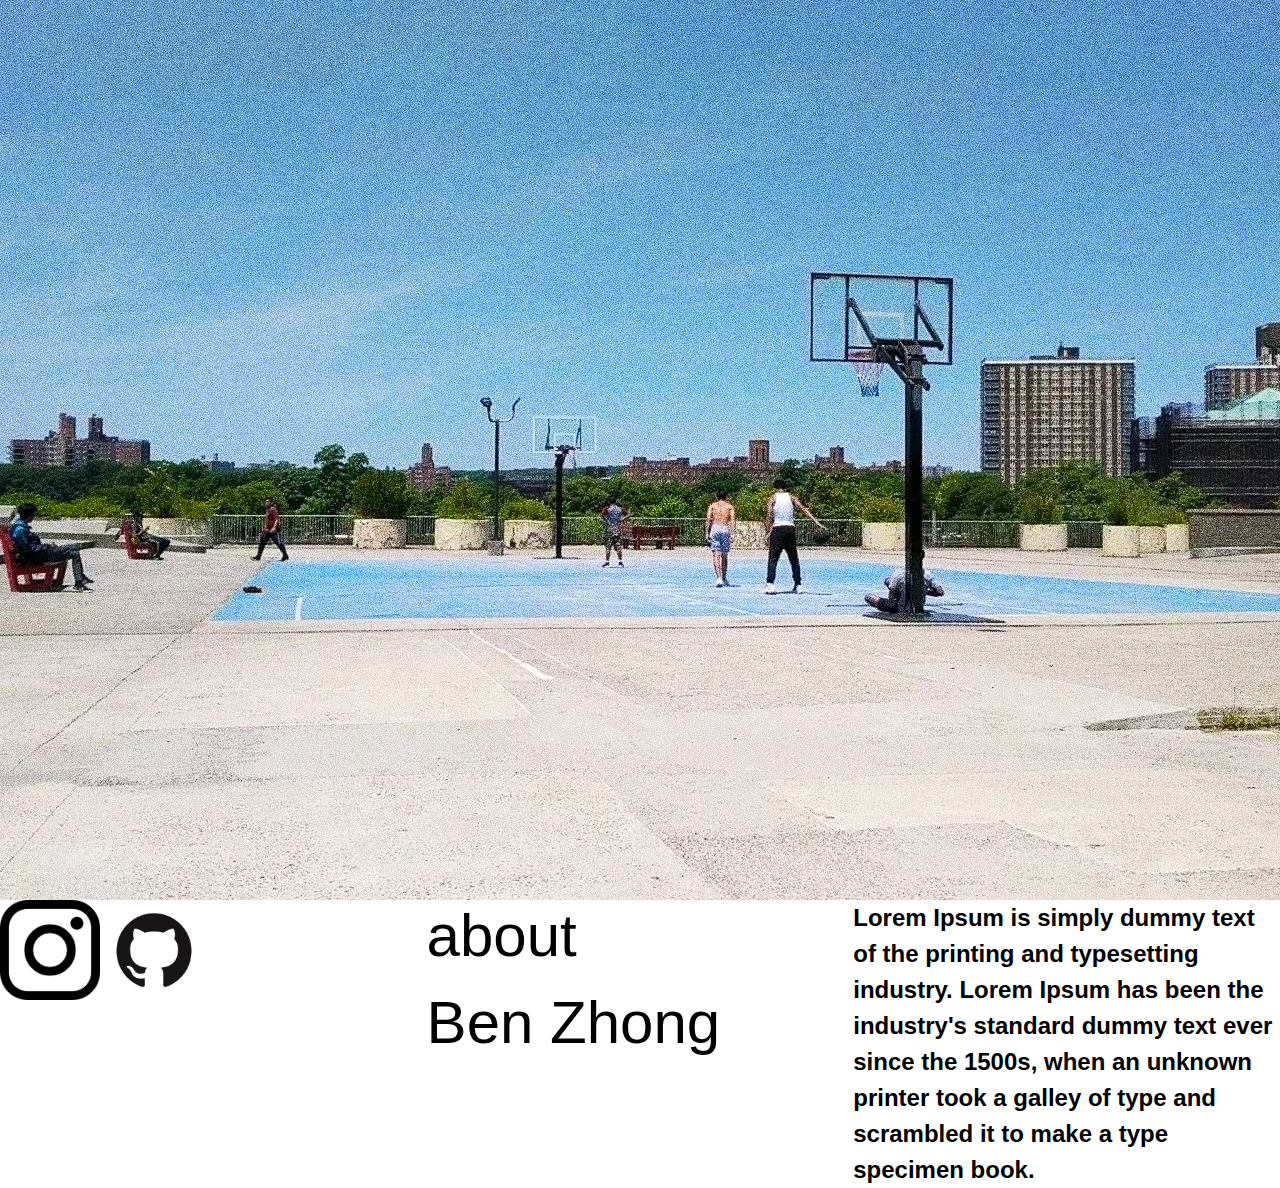
==== index.html @ f2c817cc "sace" ====
<!DOCTYPE html>
<html lang="en">

<head>
    <meta charset="UTF-8">
    <meta http-equiv="X-UA-Compatible" content="IE=edge">
    <meta name="viewport" content="width=device-width, initial-scale=1.0">
    <title>Ben Zhong</title>
    <link rel="stylesheet" href="styles.css">
</head>

<body> 
    
    <section class="showcase">
        <div class="img-container">
            <img class="img" src=images/rooftop3jpg.jpg>
        </div>
    </section>

    <section id="about">
        <div class="row">
            <div class="column">
                <div class="social">
                <a href="https://www.instagram.com/damezhong/" target="_blank"><img src=images/instagram.png alt="ig logo black white" width="100" height="auto"</a>
                <a href="https://github.com/benjaminzhong1" target="_blank"><img src=images/Github.png alt="github logo black white" width="100" height="auto"</a>
                </div>
            </div>
            
            <div class="column">
                <h1>about</h1>
                <div class="content">
                    <h1>Ben Zhong</h1>
                    <a href="benjaminzhong1/benzhong.me/page2.html" class="btn">Contact Me</a>
                </div>
            </div>
            
            <div class="column">
                <h2>Lorem Ipsum is simply dummy text of the printing and typesetting industry. Lorem Ipsum has been the industry's standard dummy text ever since the 1500s, when an unknown printer took a galley of type and scrambled it to make a type specimen book.</h2>
            </div>
        </div>        
    </section>

</body>
---- styles.css ----
:root{
    --primary-color: black;
}

*{
    margin: 0;
    padding: 0;
    box-sizing: border-box;
}

body {
    font-family: riforma, sans-serif;
    line-height: 1.5;
}

a{
    text-decoration: none;
    color: var(--primary-color);
}

h1 {
    font-weight: 300;
    font-size: 60px;
    line-height: 1.2;
    margin-bottom: 15px;
}

.showcase{
    position:relative;
    height: 100vh;
    display: flex;
    flex-direction: column;
    align-items: center;
    justify-content: center;
    text-align: center;
    padding: 0 20px;
    color:black;
}

 .img-container{
    position: absolute;
    top: 0;
    left: 0;
    width: 100%;
    height: 100%;
    overflow: hidden;
}

.img-container img{
    min-width: 100%;
    min-height: 100%;
    object-fit: contain;
    position: absolute;
    top: 50%;
    left: 50%;
    transform: translate(-50%,-50%); 
}

.content{
    z-index: 10;
    color: white; 
    font-family:inherit;
}

.btn{
    color:inherit;
}

.column{
    float: left;
    width: 33.33%;
}
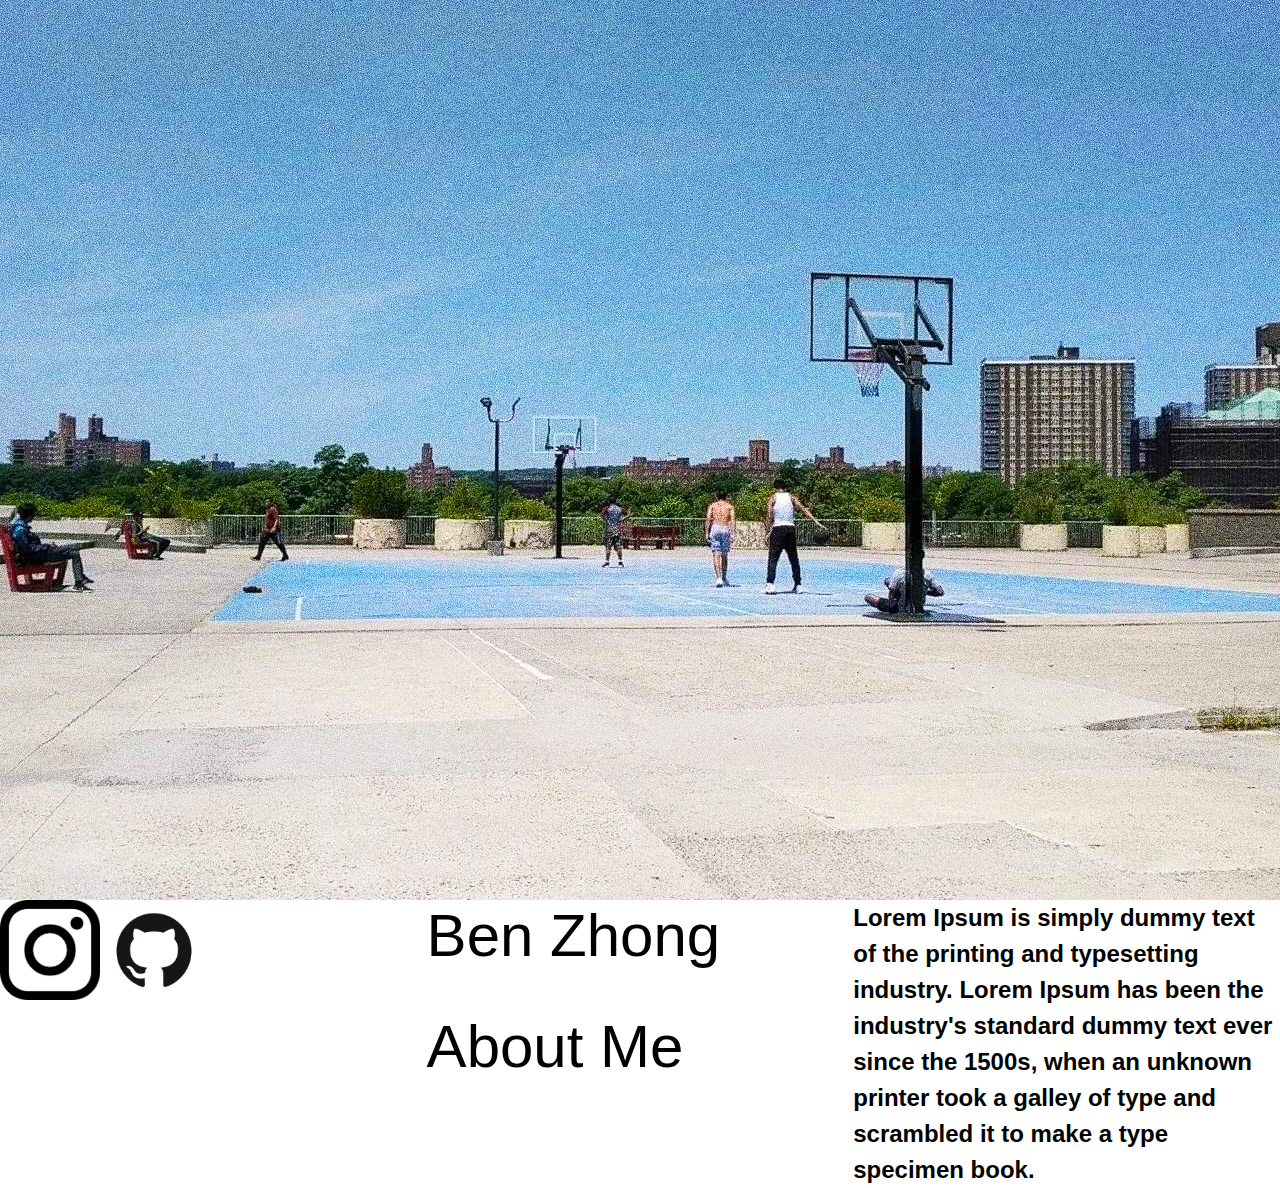
==== commit 2cd99e77: "es" ====
--- a/index.html
+++ b/index.html
@@ -27,11 +27,11 @@
             </div>
             
             <div class="column">
-                <h1>about</h1>
                 <div class="content">
                     <h1>Ben Zhong</h1>
                     <a href="benjaminzhong1/benzhong.me/page2.html" class="btn">Contact Me</a>
                 </div>
+                <h1>About Me</h1>
             </div>
             
             <div class="column">
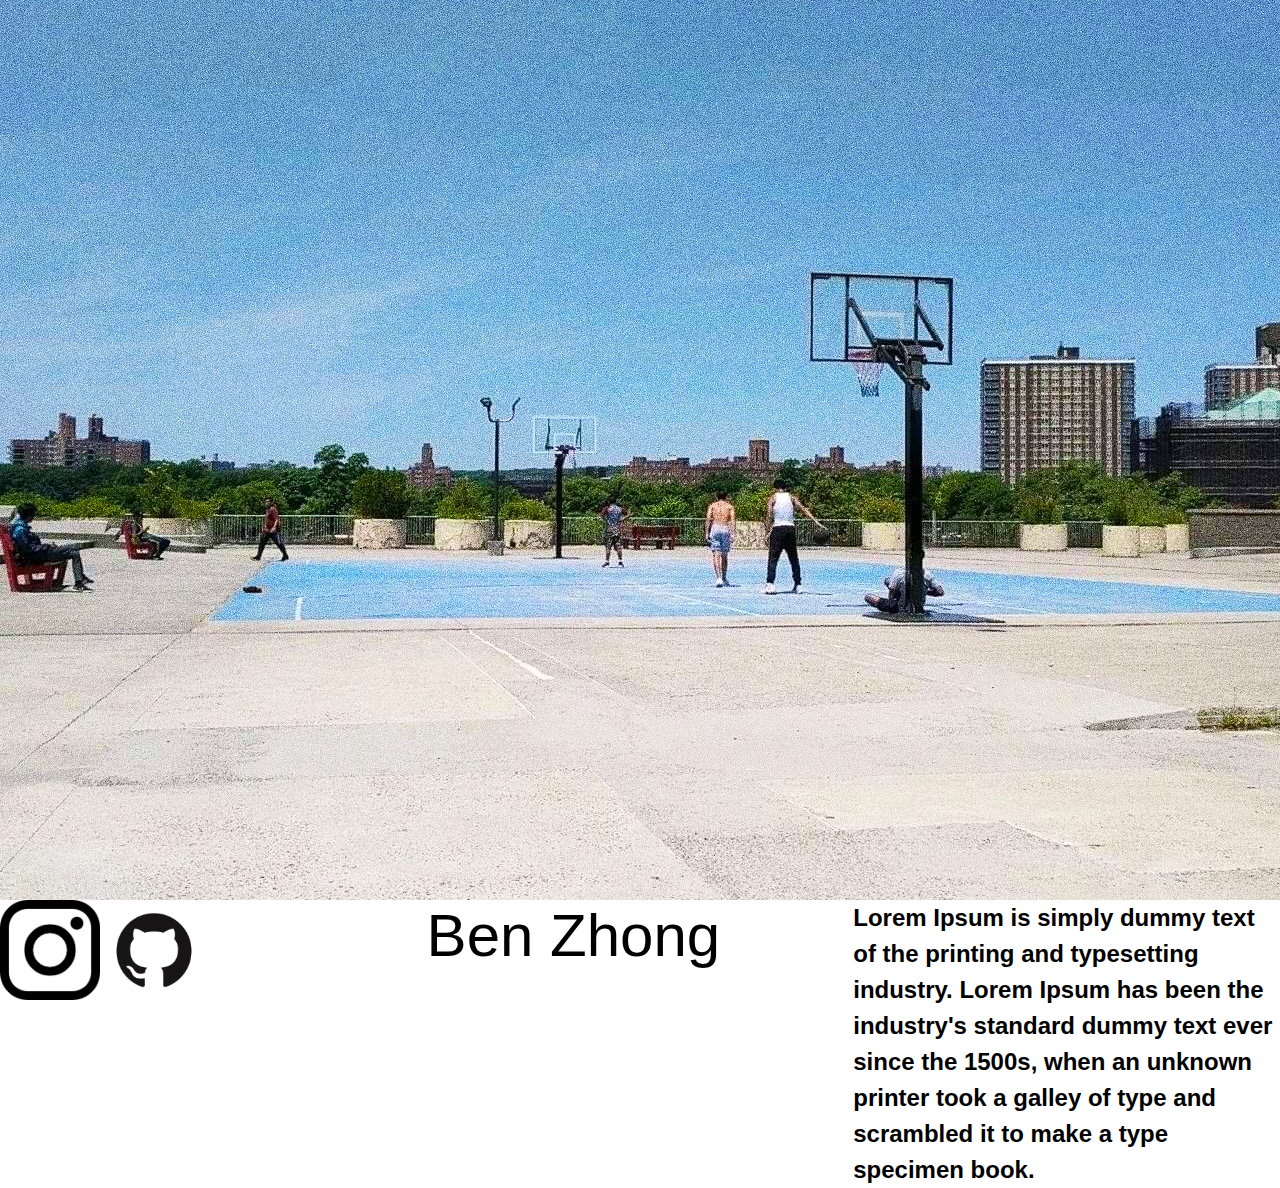
==== commit 69a4acc6: "save" ====
--- a/index.html
+++ b/index.html
@@ -29,9 +29,8 @@
             <div class="column">
                 <div class="content">
                     <h1>Ben Zhong</h1>
-                    <a href="benjaminzhong1/benzhong.me/page2.html" class="btn">Contact Me</a>
+                    <a href="benjaminzhong1/benzhong.me/page2.html" class="btn"><h1>Page 2</h1></a>
                 </div>
-                <h1>About Me</h1>
             </div>
             
             <div class="column">
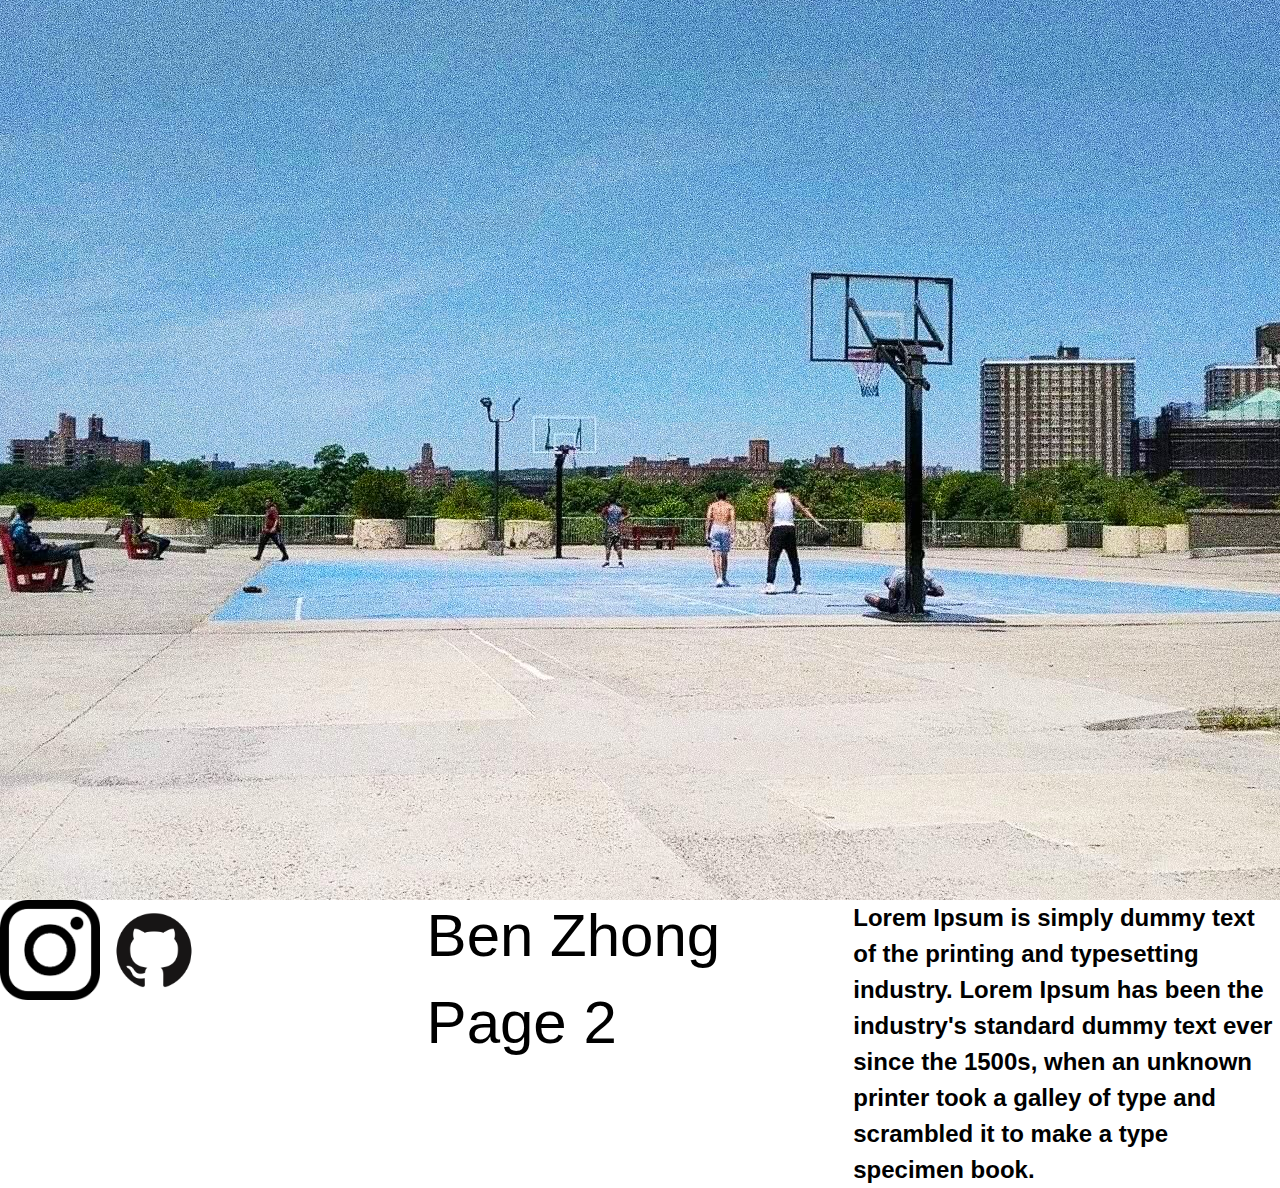
==== commit 614fcc8e: "jkh" ====
--- a/index.html
+++ b/index.html
@@ -27,10 +27,8 @@
             </div>
             
             <div class="column">
-                <div class="content">
                     <h1>Ben Zhong</h1>
-                    <a href="benjaminzhong1/benzhong.me/page2.html" class="btn"><h1>Page 2</h1></a>
-                </div>
+                    <a href="page2.html" class="btn"><h1>Page 2</h1></a>
             </div>
             
             <div class="column">
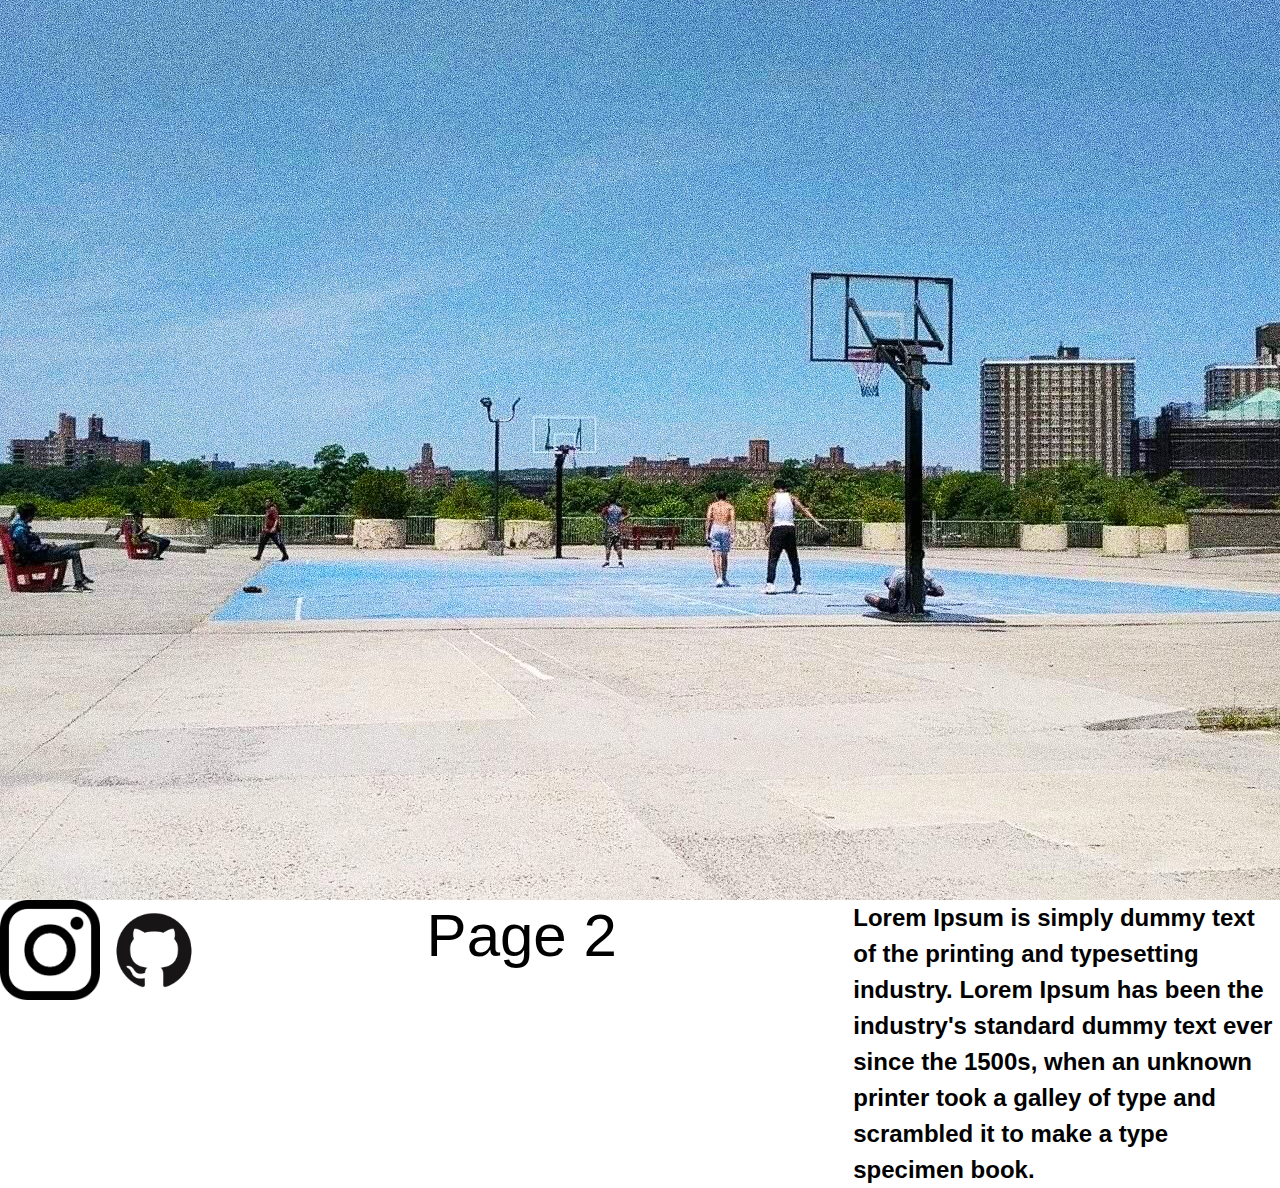
==== commit 7d602bc7: "test" ====
--- a/index.html
+++ b/index.html
@@ -27,7 +27,6 @@
             </div>
             
             <div class="column">
-                    <h1>Ben Zhong</h1>
                     <a href="page2.html" class="btn"><h1>Page 2</h1></a>
             </div>
             
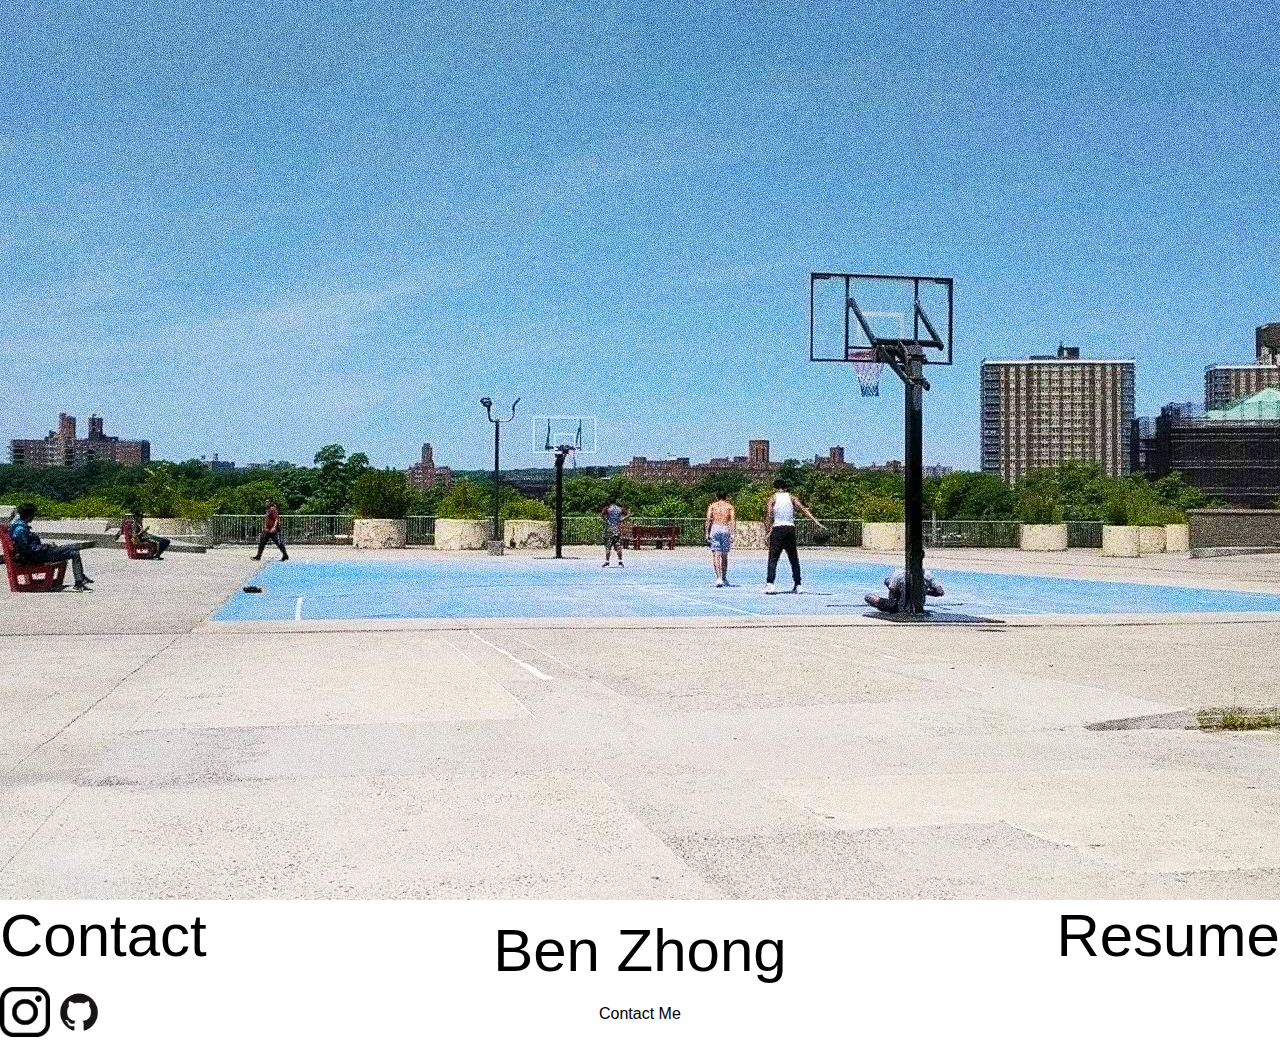
==== commit c9f51971: "new" ====
--- a/index.html
+++ b/index.html
@@ -11,29 +11,52 @@
 
 <body> 
     
-    <section class="showcase">
+    <section id="showcase1" class="showcase">
+        
         <div class="img-container">
-            <img class="img" src=images/rooftop3jpg.jpg>
+            <img class="img" src=files/rooftopfilmgrain.jpg>
         </div>
+
+        <h1 class="content">
+            <iframe src="https://free.timeanddate.com/clock/i8yaj831/n179/fs20/tct/pct/ftbi/pd2/tt0/tw0/tm2/ts1/tb2" frameborder="0" width="213" height="25" allowtransparency="true"></iframe>        
+        </h1>
+
     </section>
 
-    <section id="about">
+    <section id="topintro">
         <div class="row">
             <div class="column">
+                
+                <h1>
+                    Contact
+                </h1>
+                
                 <div class="social">
-                <a href="https://www.instagram.com/damezhong/" target="_blank"><img src=images/instagram.png alt="ig logo black white" width="100" height="auto"</a>
-                <a href="https://github.com/benjaminzhong1" target="_blank"><img src=images/Github.png alt="github logo black white" width="100" height="auto"</a>
+                    <a href="https://www.instagram.com/damezhong/" target="_blank"><img src=files/iglogo.png alt="ig logo black white" width="50" height="auto"> </a>
+                    <a href="https://github.com/benjaminzhong1" target="_blank"><img src=files/githublogo.png alt="github logo black white" width="50" height="auto"> </a>
                 </div>
+            
             </div>
             
             <div class="column">
-                    <a href="page2.html" class="btn"><h1>Page 2</h1></a>
+                
+                <div class="center">
+                    
+                    <h1 class="content">
+                        <h1>Ben Zhong</h1>
+                        <a href="#showcase1" class="btn">Contact Me</a>
+                    </h1>
+                    
+                </div>
+            
             </div>
             
             <div class="column">
-                <h2>Lorem Ipsum is simply dummy text of the printing and typesetting industry. Lorem Ipsum has been the industry's standard dummy text ever since the 1500s, when an unknown printer took a galley of type and scrambled it to make a type specimen book.</h2>
+                <h1 class="right"> <a href = "files/Benjamin Zhong Resume 2023.pdf" target="_blank">Resume</a></h1>
             </div>
-        </div>        
+        
+        </div>
+
     </section>
 
-</body>
+</body>--- a/styles.css
+++ b/styles.css
@@ -53,13 +53,13 @@
     position: absolute;
     top: 50%;
     left: 50%;
-    transform: translate(-50%,-50%); 
+    transform: translate(-50%,-50%);
 }
 
 .content{
     z-index: 10;
-    color: white; 
-    font-family:inherit;
+    color: black;
+    transform: translate(0%, -150%);
 }
 
 .btn{
@@ -71,3 +71,15 @@
     width: 33.33%;
 }
 
+.left{
+    text-align: left;
+}
+
+.right{
+    text-align: right;
+}
+
+.center{
+    text-align: center;
+}
+
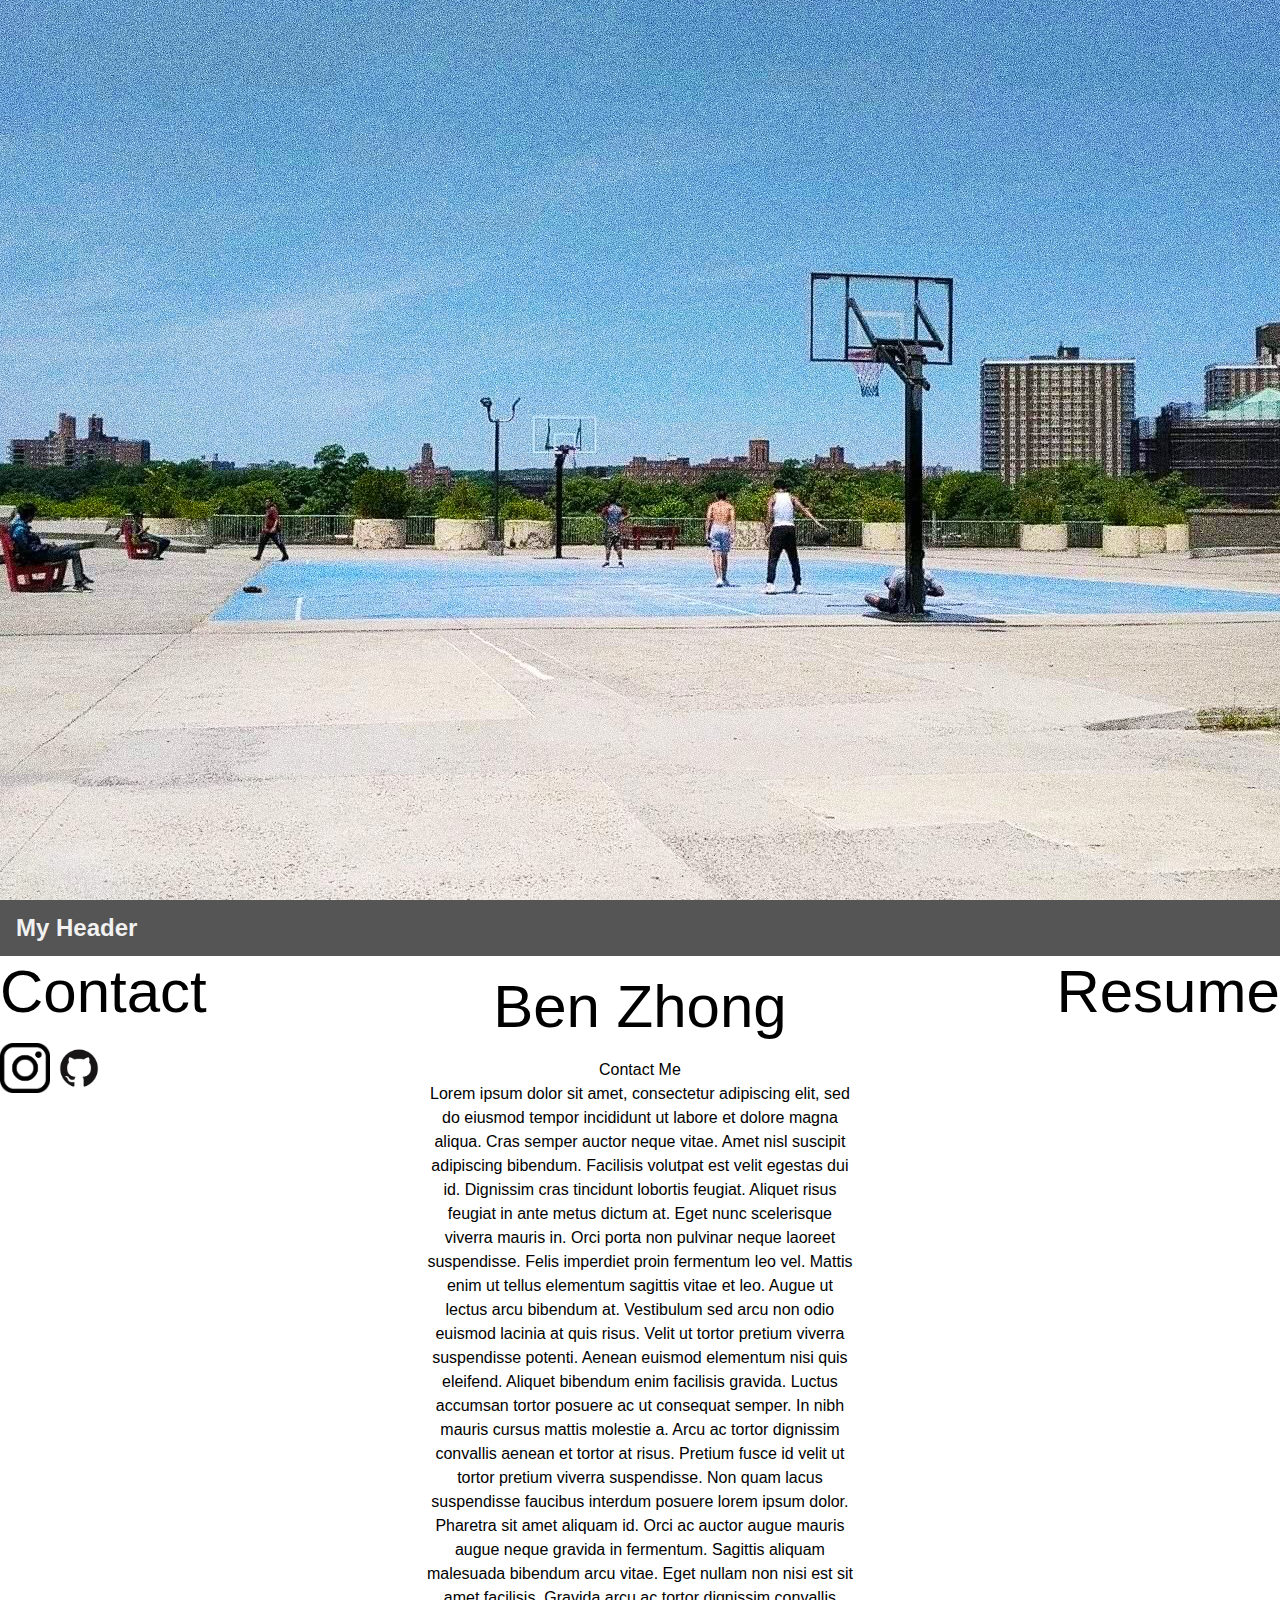
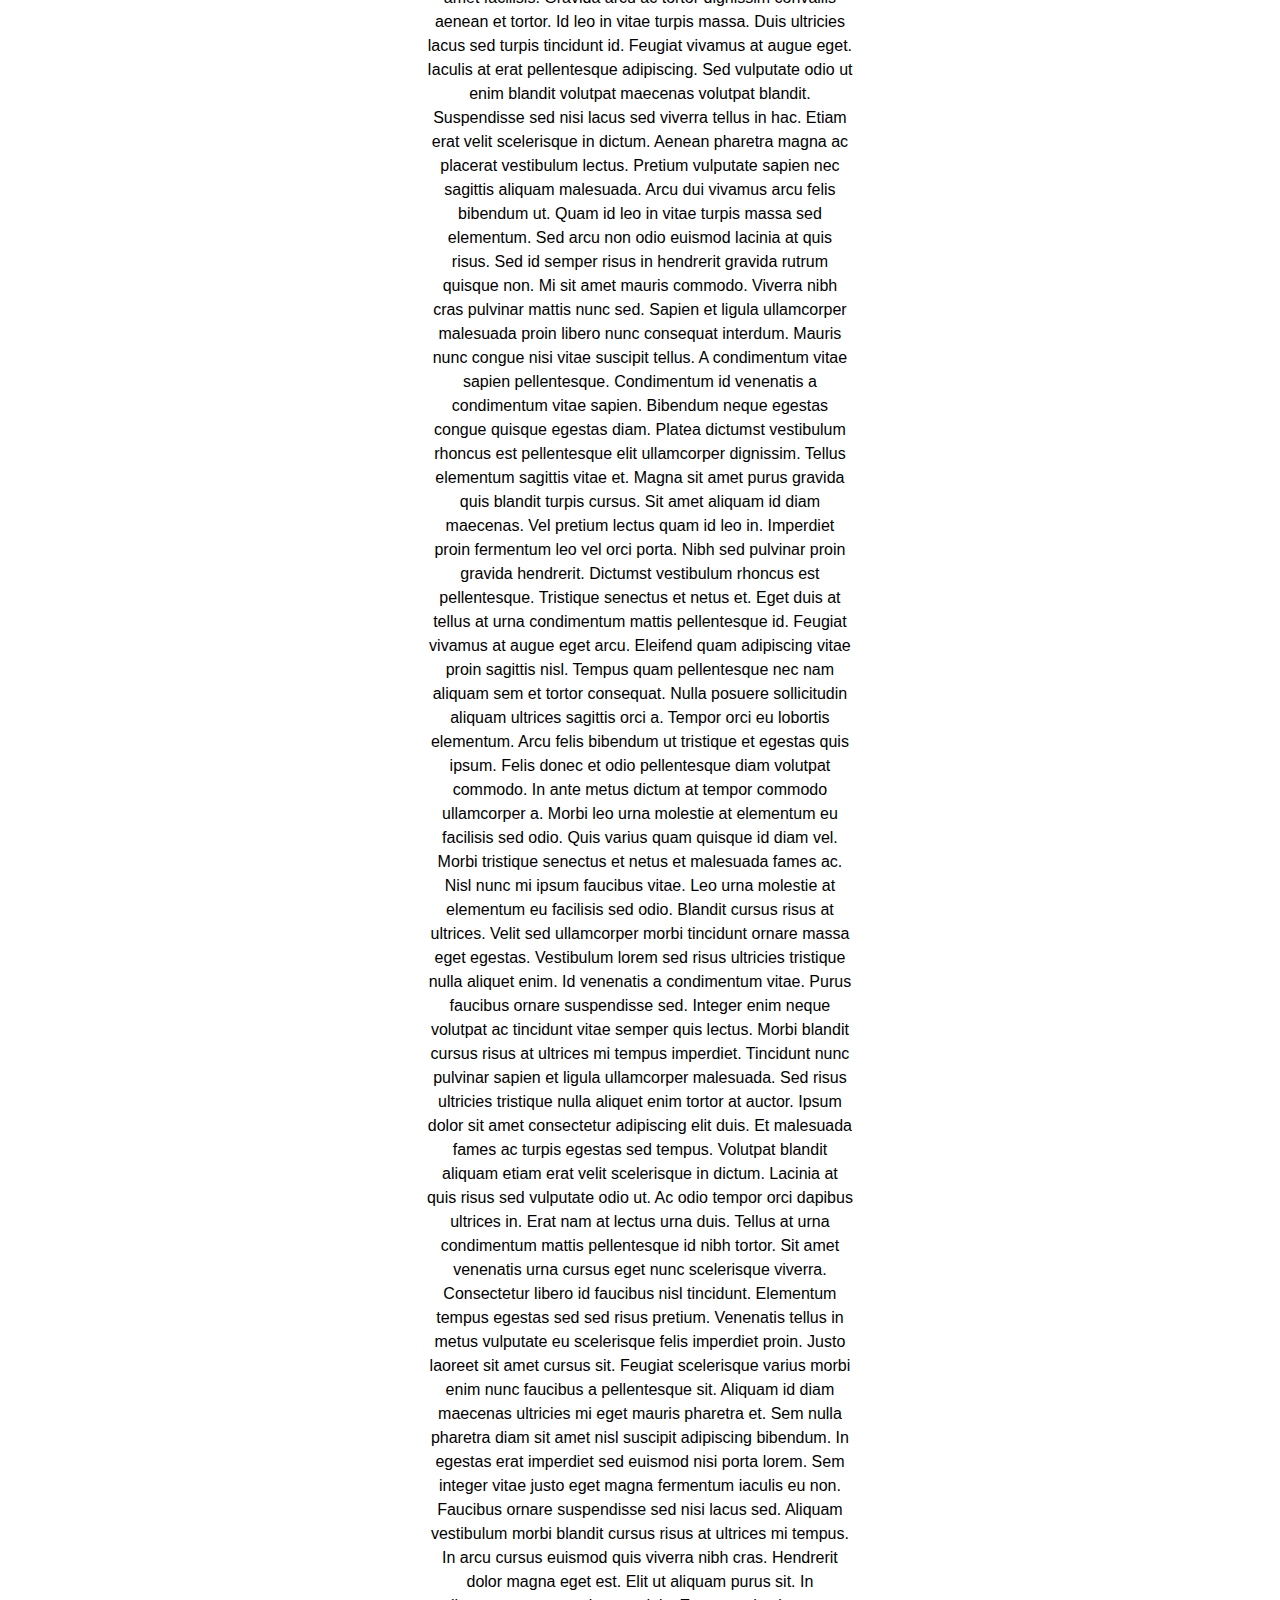
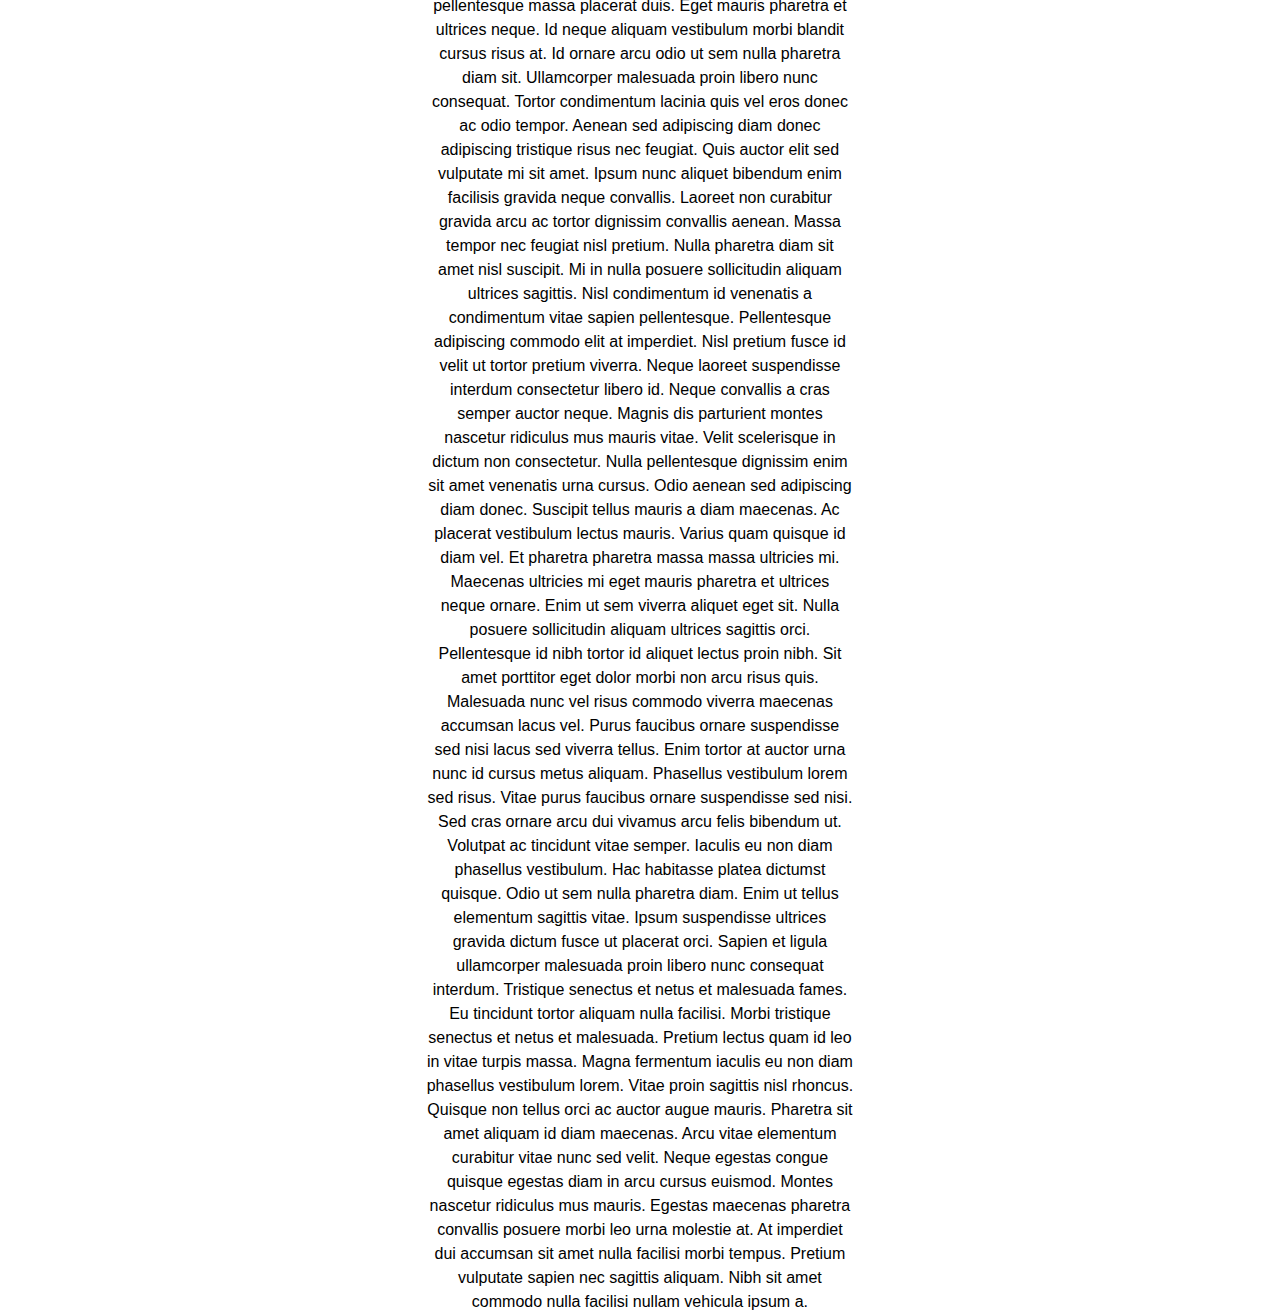
==== commit 291875a9: "test" ====
--- a/index.html
+++ b/index.html
@@ -7,22 +7,48 @@
     <meta name="viewport" content="width=device-width, initial-scale=1.0">
     <title>Ben Zhong</title>
     <link rel="stylesheet" href="styles.css">
+    <script src="myScript.js"></script>
 </head>
 
 <body> 
+    <script>
+        window.onscroll = function() {myFunction()};
+
+    // Get the header
+    var header = document.getElementById("myHeader");
+
+    // Get the offset position of the navba r
+    var sticky = header.offsetTop;
+
+    // Add the sticky class to the header when you reach its scroll position. Remove "sticky" when you leave the scroll position
+    function myFunction() {
+        if (window.pageYOffset > sticky) {
+        header.classList.add("sticky");
+    } 
+    else {
+    header.classList.remove("sticky");
+        }
+    }   
+    </script>
     
     <section id="showcase1" class="showcase">
         
         <div class="img-container">
-            <img class="img" src=files/rooftopfilmgrain.jpg>
+            <img class="img" src=file/rooftopfilmgrain.jpg>
         </div>
 
-        <h1 class="content">
+        <h1 class="acontent">
             <iframe src="https://free.timeanddate.com/clock/i8yaj831/n179/fs20/tct/pct/ftbi/pd2/tt0/tw0/tm2/ts1/tb2" frameborder="0" width="213" height="25" allowtransparency="true"></iframe>        
         </h1>
 
     </section>
 
+    <section>
+        <div class="header" id="myHeader">
+            <h2>My Header</h2>
+          </div>
+    </section>
+    
     <section id="topintro">
         <div class="row">
             <div class="column">
@@ -32,8 +58,8 @@
                 </h1>
                 
                 <div class="social">
-                    <a href="https://www.instagram.com/damezhong/" target="_blank"><img src=files/iglogo.png alt="ig logo black white" width="50" height="auto"> </a>
-                    <a href="https://github.com/benjaminzhong1" target="_blank"><img src=files/githublogo.png alt="github logo black white" width="50" height="auto"> </a>
+                    <a href="https://www.instagram.com/damezhong/" target="_blank"><img src=file/iglogo.png alt="ig logo black white" width="50" height="auto"> </a>
+                    <a href="https://github.com/benjaminzhong1" target="_blank"><img src=file/githublogo.png alt="github logo black white" width="50" height="auto"> </a>
                 </div>
             
             </div>
@@ -43,8 +69,32 @@
                 <div class="center">
                     
                     <h1 class="content">
+                        
                         <h1>Ben Zhong</h1>
-                        <a href="#showcase1" class="btn">Contact Me</a>
+                        <a href="page2.html" class="btn">Contact Me</a>
+                        <p>
+                            Lorem ipsum dolor sit amet, consectetur adipiscing elit, sed do eiusmod tempor incididunt ut labore et dolore magna aliqua. Cras semper auctor neque vitae. Amet nisl suscipit adipiscing bibendum. Facilisis volutpat est velit egestas dui id. Dignissim cras tincidunt lobortis feugiat. Aliquet risus feugiat in ante metus dictum at. Eget nunc scelerisque viverra mauris in. Orci porta non pulvinar neque laoreet suspendisse. Felis imperdiet proin fermentum leo vel. Mattis enim ut tellus elementum sagittis vitae et leo. Augue ut lectus arcu bibendum at. Vestibulum sed arcu non odio euismod lacinia at quis risus. Velit ut tortor pretium viverra suspendisse potenti. Aenean euismod elementum nisi quis eleifend. Aliquet bibendum enim facilisis gravida. Luctus accumsan tortor posuere ac ut consequat semper.
+
+In nibh mauris cursus mattis molestie a. Arcu ac tortor dignissim convallis aenean et tortor at risus. Pretium fusce id velit ut tortor pretium viverra suspendisse. Non quam lacus suspendisse faucibus interdum posuere lorem ipsum dolor. Pharetra sit amet aliquam id. Orci ac auctor augue mauris augue neque gravida in fermentum. Sagittis aliquam malesuada bibendum arcu vitae. Eget nullam non nisi est sit amet facilisis. Gravida arcu ac tortor dignissim convallis aenean et tortor. Id leo in vitae turpis massa. Duis ultricies lacus sed turpis tincidunt id. Feugiat vivamus at augue eget. Iaculis at erat pellentesque adipiscing. Sed vulputate odio ut enim blandit volutpat maecenas volutpat blandit. Suspendisse sed nisi lacus sed viverra tellus in hac. Etiam erat velit scelerisque in dictum.
+
+Aenean pharetra magna ac placerat vestibulum lectus. Pretium vulputate sapien nec sagittis aliquam malesuada. Arcu dui vivamus arcu felis bibendum ut. Quam id leo in vitae turpis massa sed elementum. Sed arcu non odio euismod lacinia at quis risus. Sed id semper risus in hendrerit gravida rutrum quisque non. Mi sit amet mauris commodo. Viverra nibh cras pulvinar mattis nunc sed. Sapien et ligula ullamcorper malesuada proin libero nunc consequat interdum. Mauris nunc congue nisi vitae suscipit tellus. A condimentum vitae sapien pellentesque. Condimentum id venenatis a condimentum vitae sapien.
+
+Bibendum neque egestas congue quisque egestas diam. Platea dictumst vestibulum rhoncus est pellentesque elit ullamcorper dignissim. Tellus elementum sagittis vitae et. Magna sit amet purus gravida quis blandit turpis cursus. Sit amet aliquam id diam maecenas. Vel pretium lectus quam id leo in. Imperdiet proin fermentum leo vel orci porta. Nibh sed pulvinar proin gravida hendrerit. Dictumst vestibulum rhoncus est pellentesque. Tristique senectus et netus et. Eget duis at tellus at urna condimentum mattis pellentesque id. Feugiat vivamus at augue eget arcu. Eleifend quam adipiscing vitae proin sagittis nisl. Tempus quam pellentesque nec nam aliquam sem et tortor consequat. Nulla posuere sollicitudin aliquam ultrices sagittis orci a. Tempor orci eu lobortis elementum. Arcu felis bibendum ut tristique et egestas quis ipsum.
+
+Felis donec et odio pellentesque diam volutpat commodo. In ante metus dictum at tempor commodo ullamcorper a. Morbi leo urna molestie at elementum eu facilisis sed odio. Quis varius quam quisque id diam vel. Morbi tristique senectus et netus et malesuada fames ac. Nisl nunc mi ipsum faucibus vitae. Leo urna molestie at elementum eu facilisis sed odio. Blandit cursus risus at ultrices. Velit sed ullamcorper morbi tincidunt ornare massa eget egestas. Vestibulum lorem sed risus ultricies tristique nulla aliquet enim. Id venenatis a condimentum vitae. Purus faucibus ornare suspendisse sed. Integer enim neque volutpat ac tincidunt vitae semper quis lectus. Morbi blandit cursus risus at ultrices mi tempus imperdiet. Tincidunt nunc pulvinar sapien et ligula ullamcorper malesuada. Sed risus ultricies tristique nulla aliquet enim tortor at auctor.
+
+Ipsum dolor sit amet consectetur adipiscing elit duis. Et malesuada fames ac turpis egestas sed tempus. Volutpat blandit aliquam etiam erat velit scelerisque in dictum. Lacinia at quis risus sed vulputate odio ut. Ac odio tempor orci dapibus ultrices in. Erat nam at lectus urna duis. Tellus at urna condimentum mattis pellentesque id nibh tortor. Sit amet venenatis urna cursus eget nunc scelerisque viverra. Consectetur libero id faucibus nisl tincidunt. Elementum tempus egestas sed sed risus pretium. Venenatis tellus in metus vulputate eu scelerisque felis imperdiet proin. Justo laoreet sit amet cursus sit. Feugiat scelerisque varius morbi enim nunc faucibus a pellentesque sit. Aliquam id diam maecenas ultricies mi eget mauris pharetra et. Sem nulla pharetra diam sit amet nisl suscipit adipiscing bibendum. In egestas erat imperdiet sed euismod nisi porta lorem. Sem integer vitae justo eget magna fermentum iaculis eu non. Faucibus ornare suspendisse sed nisi lacus sed. Aliquam vestibulum morbi blandit cursus risus at ultrices mi tempus.
+
+In arcu cursus euismod quis viverra nibh cras. Hendrerit dolor magna eget est. Elit ut aliquam purus sit. In pellentesque massa placerat duis. Eget mauris pharetra et ultrices neque. Id neque aliquam vestibulum morbi blandit cursus risus at. Id ornare arcu odio ut sem nulla pharetra diam sit. Ullamcorper malesuada proin libero nunc consequat. Tortor condimentum lacinia quis vel eros donec ac odio tempor. Aenean sed adipiscing diam donec adipiscing tristique risus nec feugiat. Quis auctor elit sed vulputate mi sit amet. Ipsum nunc aliquet bibendum enim facilisis gravida neque convallis. Laoreet non curabitur gravida arcu ac tortor dignissim convallis aenean. Massa tempor nec feugiat nisl pretium. Nulla pharetra diam sit amet nisl suscipit.
+
+Mi in nulla posuere sollicitudin aliquam ultrices sagittis. Nisl condimentum id venenatis a condimentum vitae sapien pellentesque. Pellentesque adipiscing commodo elit at imperdiet. Nisl pretium fusce id velit ut tortor pretium viverra. Neque laoreet suspendisse interdum consectetur libero id. Neque convallis a cras semper auctor neque. Magnis dis parturient montes nascetur ridiculus mus mauris vitae. Velit scelerisque in dictum non consectetur. Nulla pellentesque dignissim enim sit amet venenatis urna cursus. Odio aenean sed adipiscing diam donec. Suscipit tellus mauris a diam maecenas. Ac placerat vestibulum lectus mauris.
+
+Varius quam quisque id diam vel. Et pharetra pharetra massa massa ultricies mi. Maecenas ultricies mi eget mauris pharetra et ultrices neque ornare. Enim ut sem viverra aliquet eget sit. Nulla posuere sollicitudin aliquam ultrices sagittis orci. Pellentesque id nibh tortor id aliquet lectus proin nibh. Sit amet porttitor eget dolor morbi non arcu risus quis. Malesuada nunc vel risus commodo viverra maecenas accumsan lacus vel. Purus faucibus ornare suspendisse sed nisi lacus sed viverra tellus. Enim tortor at auctor urna nunc id cursus metus aliquam. Phasellus vestibulum lorem sed risus. Vitae purus faucibus ornare suspendisse sed nisi. Sed cras ornare arcu dui vivamus arcu felis bibendum ut. Volutpat ac tincidunt vitae semper. Iaculis eu non diam phasellus vestibulum. Hac habitasse platea dictumst quisque. Odio ut sem nulla pharetra diam. Enim ut tellus elementum sagittis vitae.
+
+Ipsum suspendisse ultrices gravida dictum fusce ut placerat orci. Sapien et ligula ullamcorper malesuada proin libero nunc consequat interdum. Tristique senectus et netus et malesuada fames. Eu tincidunt tortor aliquam nulla facilisi. Morbi tristique senectus et netus et malesuada. Pretium lectus quam id leo in vitae turpis massa. Magna fermentum iaculis eu non diam phasellus vestibulum lorem. Vitae proin sagittis nisl rhoncus. Quisque non tellus orci ac auctor augue mauris. Pharetra sit amet aliquam id diam maecenas. Arcu vitae elementum curabitur vitae nunc sed velit. Neque egestas congue quisque egestas diam in arcu cursus euismod. Montes nascetur ridiculus mus mauris. Egestas maecenas pharetra convallis posuere morbi leo urna molestie at. At imperdiet dui accumsan sit amet nulla facilisi morbi tempus. Pretium vulputate sapien nec sagittis aliquam. Nibh sit amet commodo nulla facilisi nullam vehicula ipsum a.
+                        </p>
+                        
+
                     </h1>
                     
                 </div>
@@ -52,7 +102,7 @@
             </div>
             
             <div class="column">
-                <h1 class="right"> <a href = "files/Benjamin Zhong Resume 2023.pdf" target="_blank">Resume</a></h1>
+                <h1 class="right"> <a href = "file/Benjamin Zhong Resume 2023.pdf" target="_blank">Resume</a></h1>
             </div>
         
         </div>
--- a/styles.css
+++ b/styles.css
@@ -56,7 +56,7 @@
     transform: translate(-50%,-50%);
 }
 
-.content{
+.acontent{
     z-index: 10;
     color: black;
     transform: translate(0%, -150%);
@@ -83,3 +83,25 @@
     text-align: center;
 }
 
+.header {
+    padding: 10px 16px;
+    background: #555;
+    color: #f1f1f1;
+  }
+  
+
+.bcontent {
+    padding: 16px;
+}
+  
+
+.sticky {
+    position: fixed;
+    top: 0;
+    width: 100%
+}
+  
+
+.sticky + .bcontent {
+    padding-top: 102px;
+}